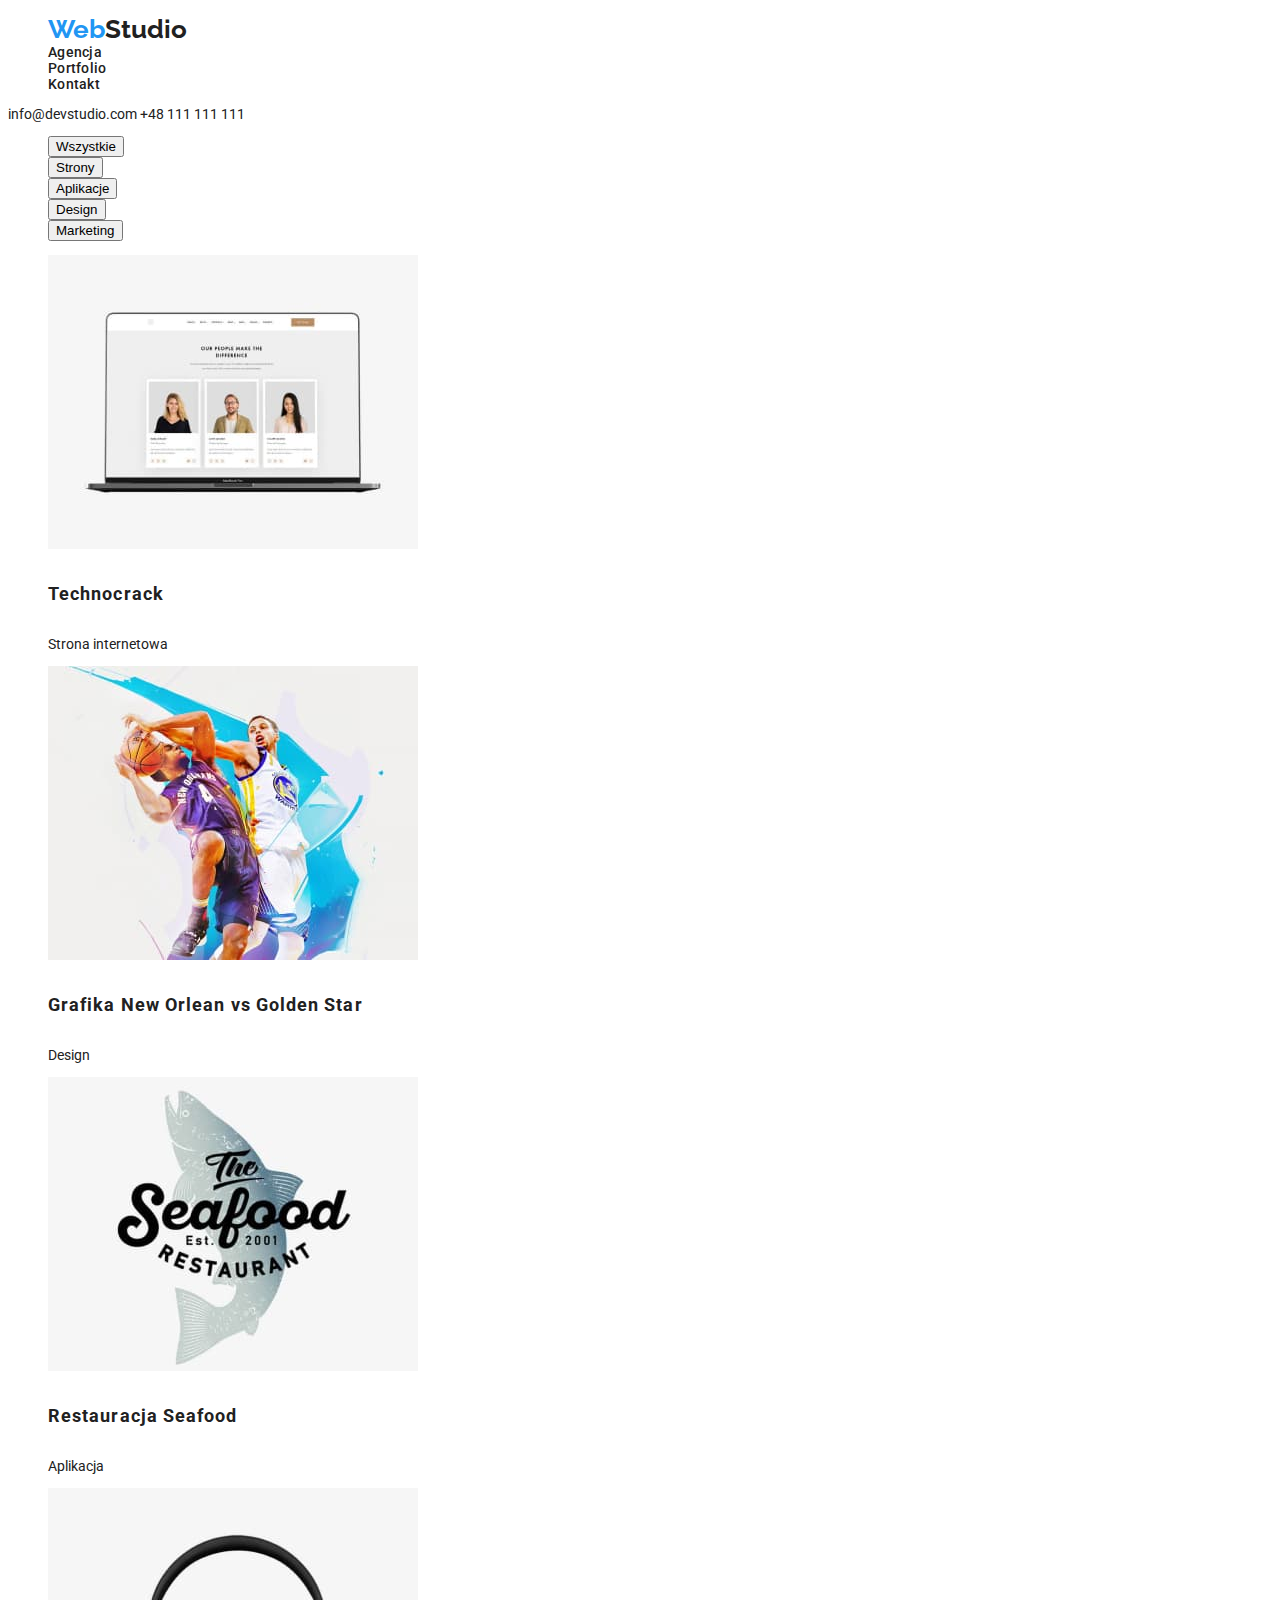
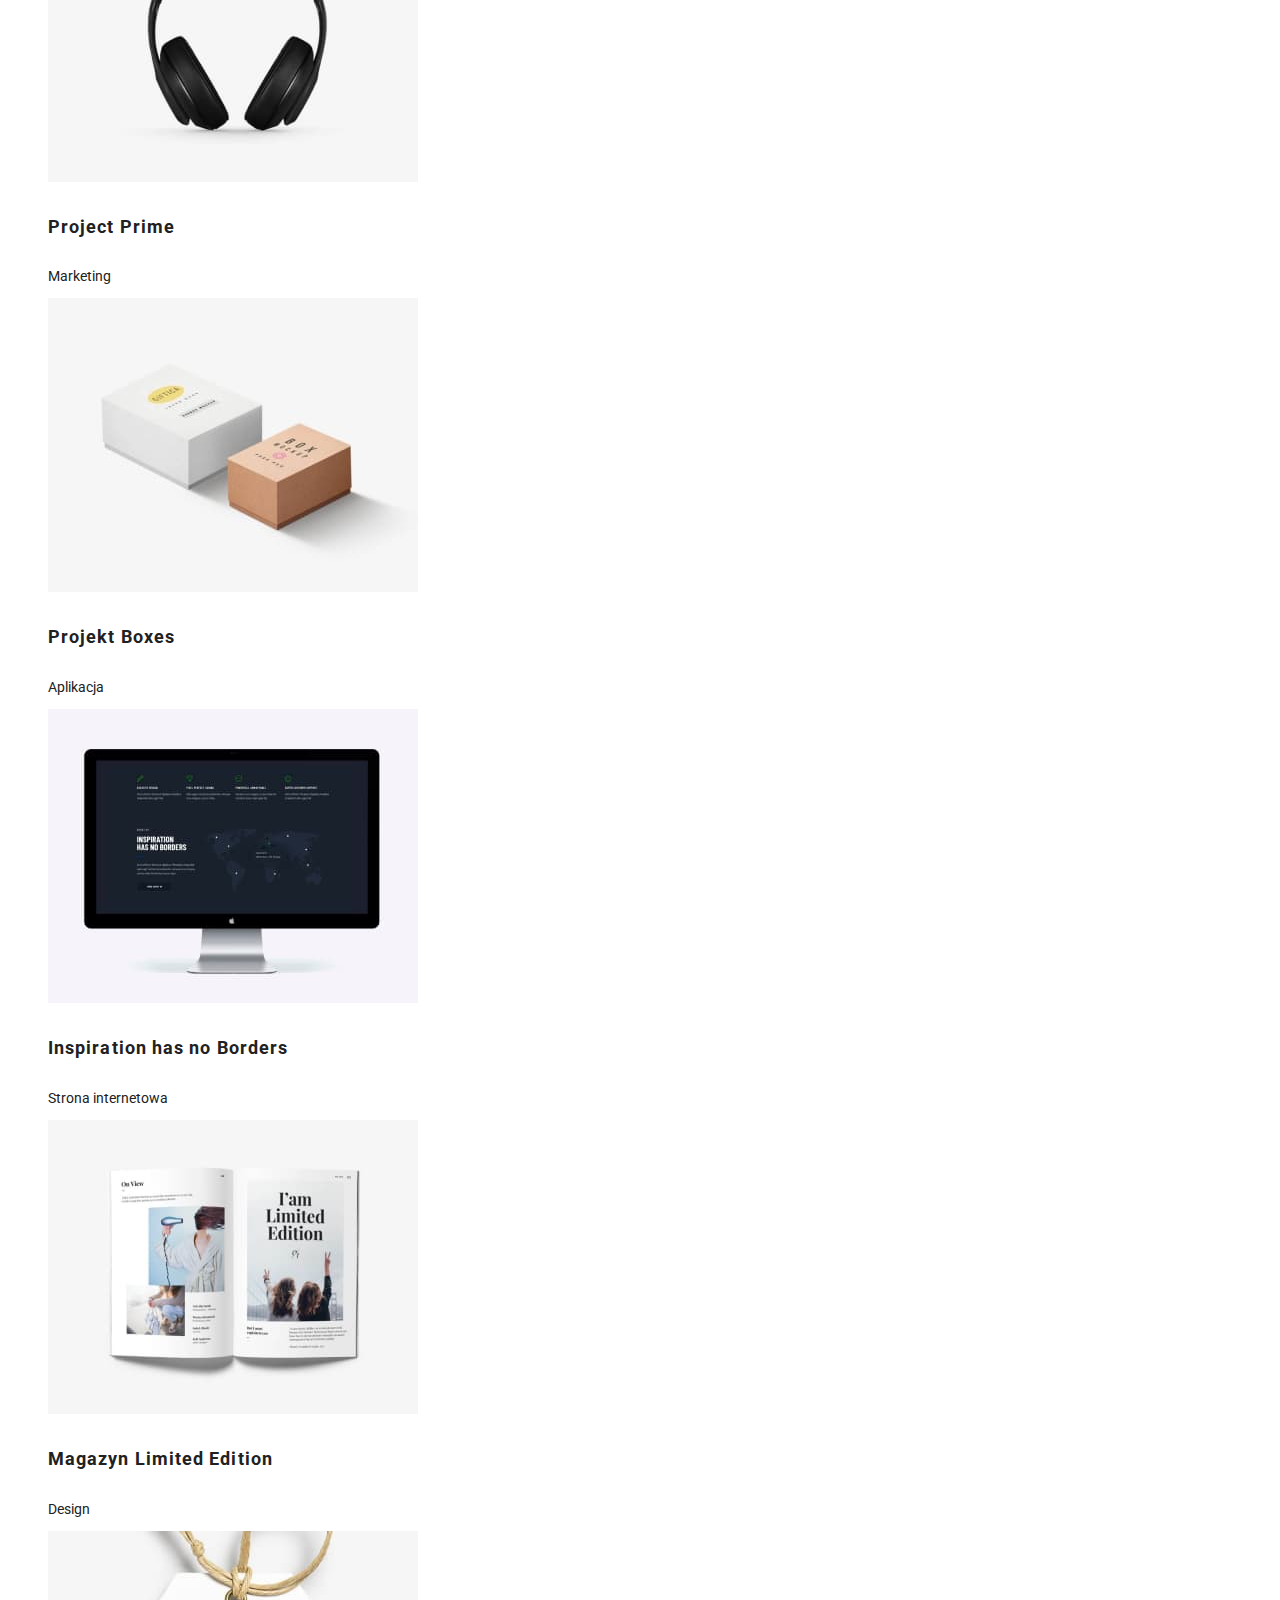
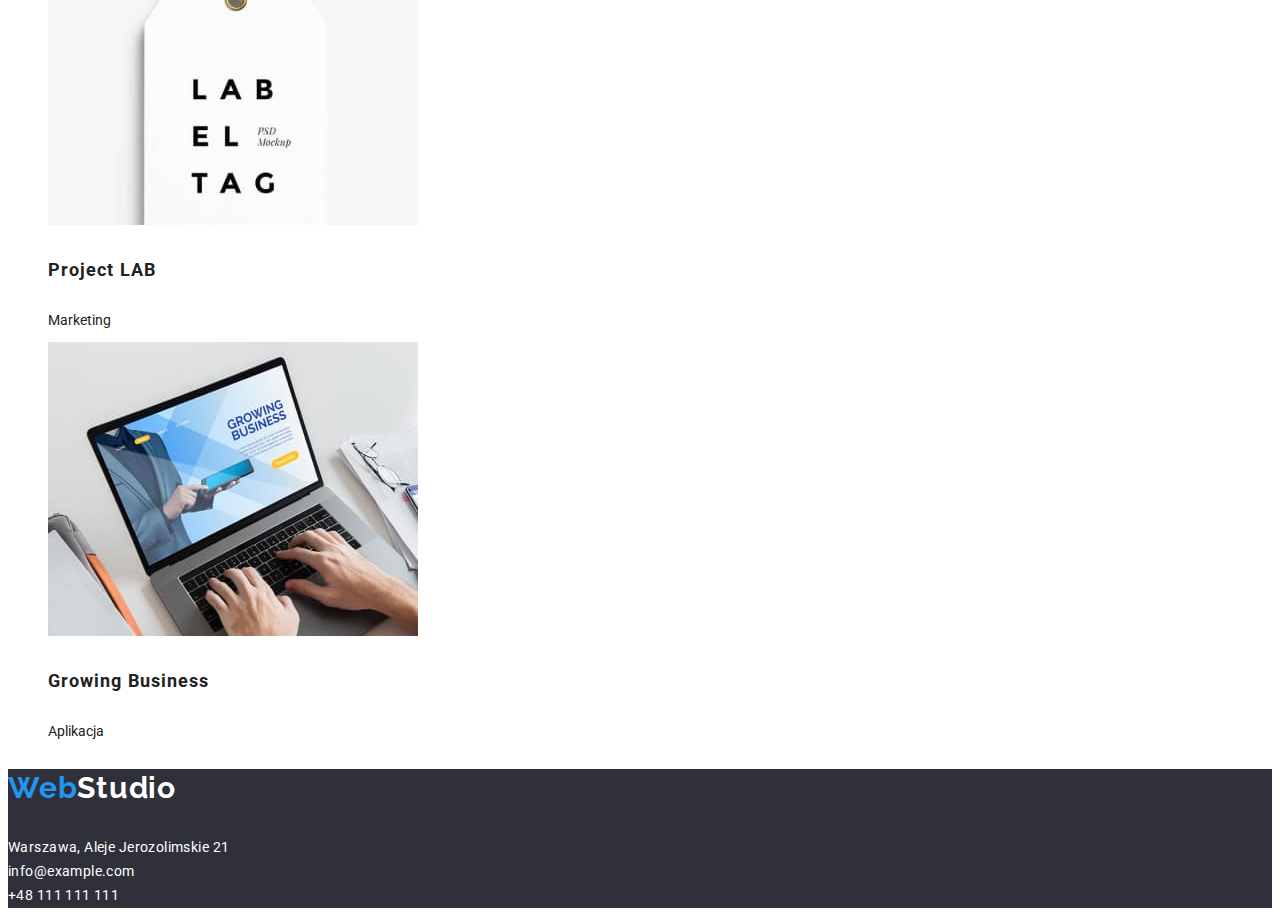
==== portfolio.html @ 833919ab "Classes, fonts and colors" ====
<!doctype html>
<html lang="pl">

<head>
  <meta charset="UTF-8">
  <meta http-equiv="X-UA-Compatible" content="IE=edge">
  <meta name="viewport" content="width=device-width, initial-scale=1.0">
  <link rel="preconnect" href="https://fonts.googleapis.com">
  <link rel="preconnect" href="https://fonts.gstatic.com" crossorigin>
  <link href="https://fonts.googleapis.com/css2?family=Raleway:wght@700&family=Roboto:wght@400;500;700;900&display=swap"
    rel="stylesheet">
  <link rel="stylesheet" href="css/styles.css">
  <title>Portfolio</title>
</head>

<body>
  <header class="header">
    <nav class="navigation">
      <ul class="navigation-list">
        <li class="navigation-webstudio"><a href="index.html"><span>Web</span>Studio</a></li>
        <li class="navigation-item"><a href="index.html">Agencja</a></li>
        <li class="navigation-item"><a href="portfolio.html">Portfolio</a></li>
        <li class="navigation-item"><a href="#">Kontakt</a></li>
      </ul>
    </nav>

    <a class="header-email" href="email:info@devstudio.com">info@devstudio.com</a>
    <a class="header-tel" href="tel:+48111111111">+48 111 111 111</a>

    <ul class="header-list">
      <li class="header-list-item"><button type="button">Wszystkie</button>
      <li class="header-list-item"><button type="button">Strony</button>
      <li class="header-list-item"><button type="button">Aplikacje</button>
      <li class="header-list-item"><button type="button">Design</button>
      <li class="header-list-item"><button type="button">Marketing</button>
    </ul>
  </header>

  <main class="main">
    <section class="section-projects">
      <ul class="projects-list">
        <li class="project-item">
          <img src="images/portfolio-tech.jpg" alt="Technocrack" width="370" height="294">
          <h4 class="project-headerh4">Technocrack</h4>
          <p class="project-p">Strona internetowa</p>
        </li>
        <li class="project-item">
          <img src="images/portfolio-grafika.jpg" alt="Grafika New Orlean vs Golden Star" width="370" height="294">
          <h4 class="project-headerh4">Grafika New Orlean vs Golden Star</h4>
          <p class="project-p">Design</p>
        </li>
        <li class="project-item">
          <img src="images/portfolio-restauracja.jpg" alt="Restauracja Seafood" width="370" height="294">
          <h4 class="project-headerh4">Restauracja Seafood</h4>
          <p class="project-p">Aplikacja</p>
        </li>
        <li class="project-item">
          <img src="images/portfolio-projectPrime.jpg" alt="Project Prime" width="370" height="294">
          <h4 class="project-headerh4">Project Prime</h4>
          <p class="project-p">Marketing</p>
        </li>
        <li class="project-item">
          <img src="images/portfolio-projectBoxes.jpg" alt="Projekt Boxes" width="370" height="294">
          <h4 class="project-headerh4">Projekt Boxes</h4>
          <p class="project-p">Aplikacja</p>
        </li>
        <li class="project-item">
          <img src="images/portfolio-inspiration.jpg" alt="Inspiration has no Borders" width="370" height="294">
          <h4 class="project-headerh4">Inspiration has no Borders</h4>
          <p class="project-p">Strona internetowa</p>
        </li>
        <li class="project-item">
          <img src="images/portfolio-magazyn.jpg" alt="Magazyn Limited Edition" width="370" height="294">
          <h4 class="project-headerh4">Magazyn Limited Edition</h4>
          <p class="project-p">Design</p>
        </li>
        <li class="project-item">
          <img src="images/portfolio-projectLab.jpg" alt="Project LAB" width="370" height="294">
          <h4 class="project-headerh4">Project LAB</h4>
          <p class="project-p">Marketing</p>
        </li>
        <li class="project-item">
          <img src="images/portfolio-growing.jpg" alt="Growing Business" width="370" height="294">
          <h4 class="project-headerh4">Growing Business</h4>
          <p class="project-p">Aplikacja</p>
        </li>
      </ul>
    </section>
  </main>

  <footer class="footer">
    <a class="footer-webstudio" href="#">
      <h3><span>Web</span>Studio</h3>
    </a>
    <address class="footer-address">Warszawa, Aleje Jerozolimskie 21</address>

    <a class="footer-email" href="email:info@example.com">info@example.com</a><br>
    <a class="footer-tel" href="tel:+48111111111">+48 111 111 111</a>
  </footer>
</body>

</html>
---- css/styles.css ----
/* font-family: 'Raleway', sans-serif;
font-family: 'Roboto', sans-serif; */

/* ====== GENERAL ======= */
:root {
  --main-color: #212121;
  --secondary-color: #2196F3;
  --on-background-color: #FFF;
  --main-font-family: 'Roboto', sans-serif;
  --secondary-font-family: 'Raleway', sans-serif;
  --secondary-background-color: #2F303A;
  --third-background-color: #F5F4FA;
}
  
body {
  font-family: var(--main-font-family);
  color: var(--main-color);
  font-size: 14px;
}

ul {
  list-style-type: none;
}

a {
  color: var(--main-color);
  text-decoration: none;
}
a:hover {
  color: var(--secondary-color);
}

a:focus {
  color: var(--secondary-color);
}
/* ====== END GENERAL ======= */
/* ====== HEADER ======= */

.navigation-webstudio {
  font-weight: bold;
  font-size: 26px;
  font-family: var(--secondary-font-family);
}

.navigation-webstudio span {
  color: var(--secondary-color);
}

.navigation-item {
  font-weight: 500;
  font-size: 14px;
  line-height: 1.142;
  letter-spacing: 0.02em;
}

.header-h1 {
  background-color: var(--secondary-background-color);
  color: var(--on-background-color);
  font-weight: 900;
  font-size: 44px;
  line-height: 1.363;
  text-align: center;
  letter-spacing: 0.06em;
  text-transform: uppercase;
}

.zamow {
  cursor: pointer;
}

/* ====== END HEADER ======= */
/* ====== MAIN ======= */
/* ====== SECTION1 ======= */

.section1-headerh3 {
  font-weight: bold;
  font-size: 14px;
  line-height: 1.142;
  letter-spacing: 0.03em;
  text-transform: uppercase;
}

.section1-p {
  font-weight: normal;
  font-size: 14px;
  line-height: 1.714;  
  letter-spacing: 0.03em;
  color: #757575;
}

/* ====== END SECTION1 ======= */
/* ====== SECTION2 ======= */

.section2-headerh2,
.section3-headerh2 {
  font-weight: bold;
  font-size: 36px;
  line-height: 1.166;
  text-align: center;
  letter-spacing: 0.03em;
}

/* ====== END SECTION2 ======= */
/* ====== SECTION3 ======= */

.section3 {
  background-color: var(--third-background-color);
}

.section3-item {
   line-height: 1.339;
   border: 1px solid grey;
   box-shadow: 1px 3px lightgrey;
   margin-bottom: 20px;
}

.section3-headerh4 {
  font-weight: 500;
  font-size: 16px;
  line-height: 1.187;
  text-align: center;
  letter-spacing: 0.03em;
}

.section3-p { 
 font-weight: normal;
 font-size: 16px;
 line-height: 1.187;
 text-align: center;
 letter-spacing: 0.03em;
 color: #757575;
}
/* ====== END SECTION3 ======= */
/* ====== END MAIN ======= */
/* ====== FOOTER ======= */

.footer {
  background-color: var(--secondary-background-color);
  color: var(--on-background-color);
}

.footer a {
  color: var(--on-background-color);
}

.footer-webstudio {
 font-family: var(--secondary-font-family);
 font-weight: bold;
 font-size: 26px;
 line-height: 1.192;
 letter-spacing: 0.03em;
 
}

.footer-webstudio span {
  color: var(--secondary-color);
}

.footer-address,
.footer-email,
.footer-tel
{
  font-style: normal;
  font-weight: normal;
  font-size: 14px;
  line-height: 1.714;
  letter-spacing: 0.03em;
}

/* ====== END FOOTER ======= */
/* ====================================
==================================== */
/* ====== PORTFOLIO ======= */

.project-headerh4 {
  font-weight: bold;
  font-size: 18px;
  line-height: 2;
  letter-spacing: 0.06em;
}

/* ====== END PORTFOLIO ======= */
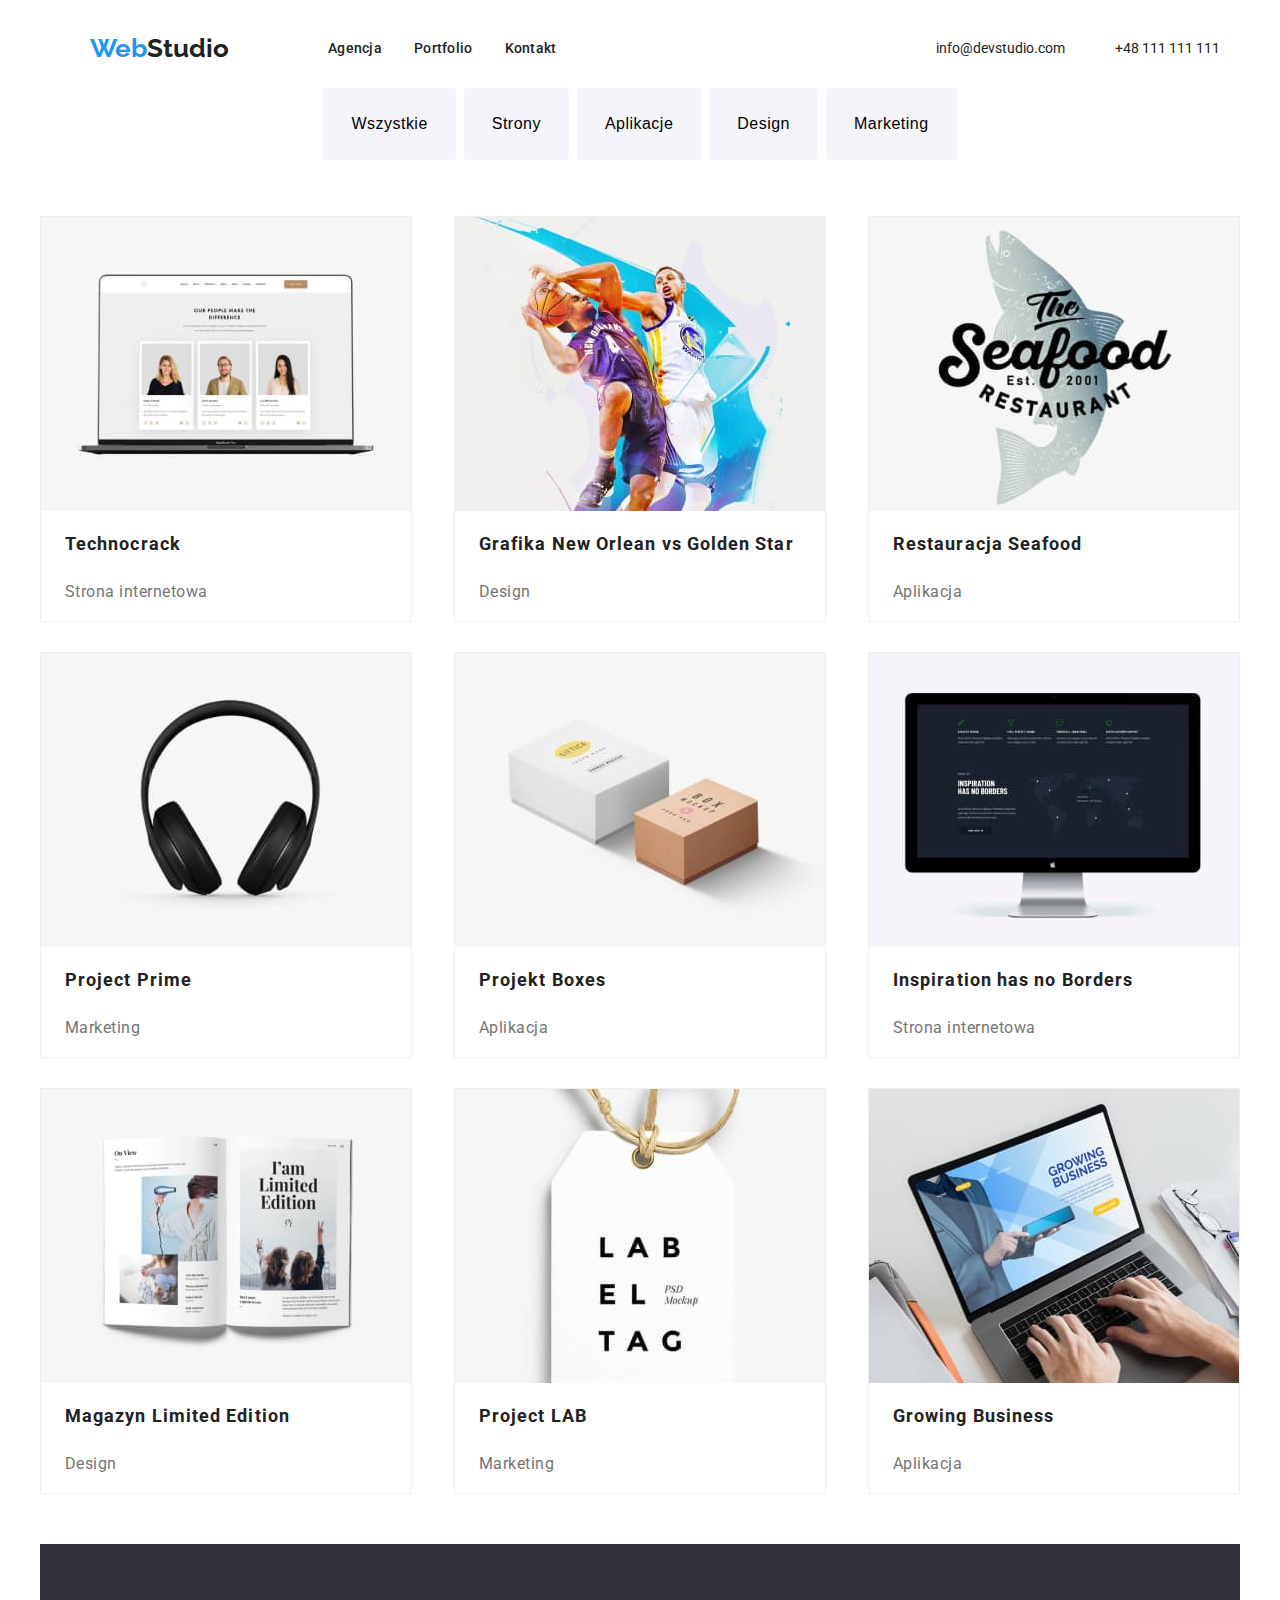
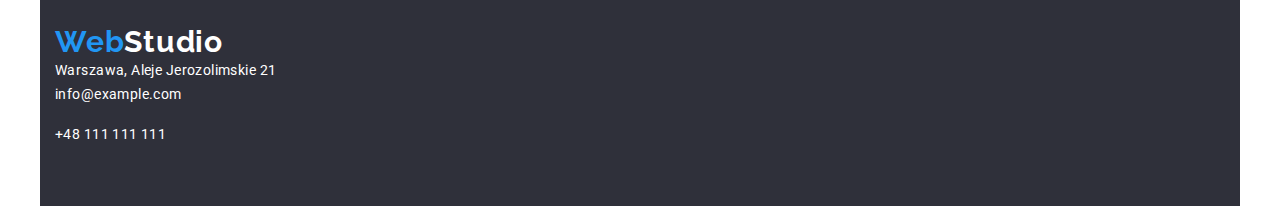
==== commit 6cc79fa3: "First version" ====
--- a/portfolio.html
+++ b/portfolio.html
@@ -9,93 +9,120 @@
   <link rel="preconnect" href="https://fonts.gstatic.com" crossorigin>
   <link href="https://fonts.googleapis.com/css2?family=Raleway:wght@700&family=Roboto:wght@400;500;700;900&display=swap"
     rel="stylesheet">
+  <link rel="stylesheet" href="node_modules/modern-normalize/modern-normalize.css">
   <link rel="stylesheet" href="css/styles.css">
   <title>Portfolio</title>
 </head>
 
 <body>
   <header class="header">
-    <nav class="navigation">
-      <ul class="navigation-list">
-        <li class="navigation-webstudio"><a href="index.html"><span>Web</span>Studio</a></li>
-        <li class="navigation-item"><a href="index.html">Agencja</a></li>
-        <li class="navigation-item"><a href="portfolio.html">Portfolio</a></li>
-        <li class="navigation-item"><a href="#">Kontakt</a></li>
-      </ul>
-    </nav>
+    <div class="container">
+      <nav class="navigation">
+        <ul class="navigation-list list">
+          <li class="navigation-webstudio"><a class="link" href="index.html"><span>Web</span>Studio</a></li>
+          <li class="navigation-item"><a class="link" href="index.html">Agencja</a></li>
+          <li class="navigation-item"><a class="link" href="portfolio.html">Portfolio</a></li>
+          <li class="navigation-item"><a class="link" href="#">Kontakt</a></li>
+        </ul>
+      </nav>
 
-    <a class="header-email" href="email:info@devstudio.com">info@devstudio.com</a>
-    <a class="header-tel" href="tel:+48111111111">+48 111 111 111</a>
+      <a class="header-email link" href="email:info@devstudio.com">info@devstudio.com</a>
+      <a class="header-tel link" href="tel:+48111111111">+48 111 111 111</a>
+    </div>
 
-    <ul class="header-list">
-      <li class="header-list-item"><button type="button">Wszystkie</button>
-      <li class="header-list-item"><button type="button">Strony</button>
-      <li class="header-list-item"><button type="button">Aplikacje</button>
-      <li class="header-list-item"><button type="button">Design</button>
-      <li class="header-list-item"><button type="button">Marketing</button>
+    <ul class="services-list list">
+      <li>
+        <button type="button" class="services-list-button">
+          <p class="services-list-button-text">Wszystkie</p>
+        </button>
+      </li>
+      <li>
+        <button type="button" class="services-list-button">
+          <p class="services-list-button-text">Strony</p>
+        </button>
+      </li>
+      <li>
+        <button type="button" class="services-list-button">
+          <p class="services-list-button-text">Aplikacje</p>
+        </button>
+      </li>
+      <li>
+        <button type="button" class="services-list-button">
+          <p class="services-list-button-text">Design</p>
+        </button>
+      </li>
+      <li>
+        <button type="button" class="services-list-button">
+          <p class="services-list-button-text">Marketing</p>
+        </button>
+      </li>
     </ul>
   </header>
 
-  <main class="main">
-    <section class="section-projects">
-      <ul class="projects-list">
-        <li class="project-item">
-          <img src="images/portfolio-tech.jpg" alt="Technocrack" width="370" height="294">
-          <h4 class="project-headerh4">Technocrack</h4>
-          <p class="project-p">Strona internetowa</p>
-        </li>
-        <li class="project-item">
-          <img src="images/portfolio-grafika.jpg" alt="Grafika New Orlean vs Golden Star" width="370" height="294">
-          <h4 class="project-headerh4">Grafika New Orlean vs Golden Star</h4>
-          <p class="project-p">Design</p>
-        </li>
-        <li class="project-item">
-          <img src="images/portfolio-restauracja.jpg" alt="Restauracja Seafood" width="370" height="294">
-          <h4 class="project-headerh4">Restauracja Seafood</h4>
-          <p class="project-p">Aplikacja</p>
-        </li>
-        <li class="project-item">
-          <img src="images/portfolio-projectPrime.jpg" alt="Project Prime" width="370" height="294">
-          <h4 class="project-headerh4">Project Prime</h4>
-          <p class="project-p">Marketing</p>
-        </li>
-        <li class="project-item">
-          <img src="images/portfolio-projectBoxes.jpg" alt="Projekt Boxes" width="370" height="294">
-          <h4 class="project-headerh4">Projekt Boxes</h4>
-          <p class="project-p">Aplikacja</p>
-        </li>
-        <li class="project-item">
-          <img src="images/portfolio-inspiration.jpg" alt="Inspiration has no Borders" width="370" height="294">
-          <h4 class="project-headerh4">Inspiration has no Borders</h4>
-          <p class="project-p">Strona internetowa</p>
-        </li>
-        <li class="project-item">
-          <img src="images/portfolio-magazyn.jpg" alt="Magazyn Limited Edition" width="370" height="294">
-          <h4 class="project-headerh4">Magazyn Limited Edition</h4>
-          <p class="project-p">Design</p>
-        </li>
-        <li class="project-item">
-          <img src="images/portfolio-projectLab.jpg" alt="Project LAB" width="370" height="294">
-          <h4 class="project-headerh4">Project LAB</h4>
-          <p class="project-p">Marketing</p>
-        </li>
-        <li class="project-item">
-          <img src="images/portfolio-growing.jpg" alt="Growing Business" width="370" height="294">
-          <h4 class="project-headerh4">Growing Business</h4>
-          <p class="project-p">Aplikacja</p>
-        </li>
-      </ul>
-    </section>
+  <main class="portfolio-main">
+    <div class="container">
+      <section class="section-projects">
+        <ul class="projects-list">
+          <li class="project-item list">
+            <img src="images/portfolio-tech.jpg" alt="Technocrack" width="370" height="294">
+            <h4 class="project-headerh4 portfolio-ltmargin">Technocrack</h4>
+            <p class="project-p portfolio-ltmargin">Strona internetowa</p>
+          </li>
+          <li class="project-item list">
+            <img src="images/portfolio-grafika.jpg" alt="Grafika New Orlean vs Golden Star" width="370" height="294">
+            <h4 class="project-headerh4 portfolio-ltmargin">Grafika New Orlean vs Golden Star</h4>
+            <p class="project-p portfolio-ltmargin">Design</p>
+          </li>
+          <li class="project-item list">
+            <img src="images/portfolio-restauracja.jpg" alt="Restauracja Seafood" width="370" height="294">
+            <h4 class="project-headerh4 portfolio-ltmargin">Restauracja Seafood</h4>
+            <p class="project-p portfolio-ltmargin">Aplikacja</p>
+          </li>
+          <li class="project-item list">
+            <img src="images/portfolio-projectPrime.jpg" alt="Project Prime" width="370" height="294">
+            <h4 class="project-headerh4 portfolio-ltmargin ">Project Prime</h4>
+            <p class="project-p portfolio-ltmargin">Marketing</p>
+          </li>
+          <li class="project-item list">
+            <img src="images/portfolio-projectBoxes.jpg" alt="Projekt Boxes" width="370" height="294">
+            <h4 class="project-headerh4 portfolio-ltmargin">Projekt Boxes</h4>
+            <p class="project-p portfolio-ltmargin">Aplikacja</p>
+          </li>
+          <li class="project-item list">
+            <img src="images/portfolio-inspiration.jpg" alt="Inspiration has no Borders" width="370" height="294">
+            <h4 class="project-headerh4 portfolio-ltmargin">Inspiration has no Borders</h4>
+            <p class="project-p portfolio-ltmargin">Strona internetowa</p>
+          </li>
+          <li class="project-item list">
+            <img src="images/portfolio-magazyn.jpg" alt="Magazyn Limited Edition" width="370" height="294">
+            <h4 class="project-headerh4 portfolio-ltmargin">Magazyn Limited Edition</h4>
+            <p class="project-p portfolio-ltmargin">Design</p>
+          </li>
+          <li class="project-item list">
+            <img src="images/portfolio-projectLab.jpg" alt="Project LAB" width="370" height="294">
+            <h4 class="project-headerh4 portfolio-ltmargin">Project LAB</h4>
+            <p class="project-p portfolio-ltmargin">Marketing</p>
+          </li>
+          <li class="project-item list">
+            <img src="images/portfolio-growing.jpg" alt="Growing Business" width="370" height="294">
+            <h4 class="project-headerh4 portfolio-ltmargin">Growing Business</h4>
+            <p class="project-p portfolio-ltmargin">Aplikacja</p>
+          </li>
+        </ul>
+      </section>
+    </div>
   </main>
 
   <footer class="footer">
-    <a class="footer-webstudio" href="#">
-      <h3><span>Web</span>Studio</h3>
-    </a>
-    <address class="footer-address">Warszawa, Aleje Jerozolimskie 21</address>
+    <div class="container">
+      <a class="footer-webstudio link" href="#">
+        <h3><span>Web</span>Studio</h3>
+      </a>
+      <address class="footer-address">Warszawa, Aleje Jerozolimskie 21</address>
 
-    <a class="footer-email" href="email:info@example.com">info@example.com</a><br>
-    <a class="footer-tel" href="tel:+48111111111">+48 111 111 111</a>
+      <a class="footer-email link" href="email:info@example.com">info@example.com</a><br>
+      <a class="footer-tel link" href="tel:+48111111111">+48 111 111 111</a>
+    </div>
   </footer>
 </body>
 
--- a/css/styles.css
+++ b/css/styles.css
@@ -1,7 +1,7 @@
 /* font-family: 'Raleway', sans-serif;
 font-family: 'Roboto', sans-serif; */
 
-/* ====== GENERAL ======= */
+/* ====== COMPONENTS ======= */
 :root {
   --main-color: #212121;
   --secondary-color: #2196F3;
@@ -11,15 +11,44 @@
   --secondary-background-color: #2F303A;
   --third-background-color: #F5F4FA;
 }
-  
+
 body {
   font-family: var(--main-font-family);
   color: var(--main-color);
   font-size: 14px;
-}
-
-ul {
+  box-sizing: border-box;
+  display: block;
+}
+
+h1,
+h2,
+h3,
+h4,
+h5,
+h6 {
+  margin: 0;
+}
+
+ul,
+ol {
+  margin: 0;
+  padding: 0;
+}
+
+p {
+  padding: 0;
+}
+
+img {
+  display: block;
+}
+
+.list {
   list-style-type: none;
+}
+
+.link {
+  text-decoration: none;;
 }
 
 a {
@@ -30,20 +59,51 @@
   color: var(--secondary-color);
 }
 
+a:hover,
 a:focus {
   color: var(--secondary-color);
 }
+
 /* ====== END GENERAL ======= */
 /* ====== HEADER ======= */
+.header .container {
+  display: flex;
+  align-items: center;
+ 
+}
+
+.navigation {
+  display: flex;
+}
+
+.container {
+  width: 1200px;
+  height: 80px;
+  margin: 0 auto;
+}
 
 .navigation-webstudio {
   font-weight: bold;
   font-size: 26px;
   font-family: var(--secondary-font-family);
+  margin-right: 93px;
+  align-items: center;
+  width: 145px;
+  height: 31px;
+  margin-left: 50px;
 }
 
 .navigation-webstudio span {
   color: var(--secondary-color);
+}
+
+.navigation-list {
+  display: flex;
+  align-items: center;
+}
+
+.navigation-item:not(:last-child) {
+   margin-right: 32px;
 }
 
 .navigation-item {
@@ -51,6 +111,15 @@
   font-size: 14px;
   line-height: 1.142;
   letter-spacing: 0.02em;
+}
+
+.header .header-email {
+  margin-left: auto;
+  margin-right: 50px;
+}
+
+.header-tel {
+  margin-right: 20px;
 }
 
 .header-h1 {
@@ -62,12 +131,55 @@
   text-align: center;
   letter-spacing: 0.06em;
   text-transform: uppercase;
-}
-
-.zamow {
+  width: 696px;
+  height: 120px;
+  margin: 0 auto;
+  /* margin-top: 200px; */
+  padding-top: 100px;
+  flex-wrap: wrap;
+  max-width: 696px;
+  text-align: center;
+}
+
+.order {
+  width: 200px;
+  height: 50px;
+  margin-top: 40px;
+  margin-bottom: 200px;
+  margin-left: 500px;
+ 
+  color: var(--on-background-color);
+  background-color: #2196F3;
+  box-shadow: 0px 4px 4px rgba(0, 0, 0, 0.15);
+  border-radius: 4px;
   cursor: pointer;
-}
-
+  font-size: 16px;
+  text-align: center;
+  line-height: 1.875;
+  font-weight: 700;
+  border-width: 2px;
+  letter-spacing: 0.06em;
+}
+
+.order:hover {
+  background-color: #9eb2e2;
+}
+
+.header-div {
+  background-color: #2f303a;
+  width: 1200px;
+  height: 450px;
+  margin: auto;
+}
+  
+
+.header-div .container {
+  /* margin-top: 300px; */
+  display: flex;
+  flex-direction: column;
+  align-items: center;
+  justify-content: center;
+}
 /* ====== END HEADER ======= */
 /* ====== MAIN ======= */
 /* ====== SECTION1 ======= */
@@ -78,6 +190,7 @@
   line-height: 1.142;
   letter-spacing: 0.03em;
   text-transform: uppercase;
+  margin-top: 30px;
 }
 
 .section1-p {
@@ -86,8 +199,18 @@
   line-height: 1.714;  
   letter-spacing: 0.03em;
   color: #757575;
-}
-
+
+}
+
+.section1 .container {
+  height: 100%;
+  margin-bottom: 20px;
+}
+
+.section1 .container ul {
+  display:flex;
+  justify-content: space-between;
+}
 /* ====== END SECTION1 ======= */
 /* ====== SECTION2 ======= */
 
@@ -98,6 +221,18 @@
   line-height: 1.166;
   text-align: center;
   letter-spacing: 0.03em;
+  margin-bottom: 30px;
+  margin-top: 30px;
+}
+
+.section2 .container {
+  height: 100%;
+  margin-bottom: 20px;
+}
+
+.section2 .container ul {
+  display: flex;
+  justify-content: space-between;
 }
 
 /* ====== END SECTION2 ======= */
@@ -105,6 +240,11 @@
 
 .section3 {
   background-color: var(--third-background-color);
+  display: flex;
+  flex-wrap: wrap;
+  justify-content: center;
+  width: 1200px;
+  margin: auto;
 }
 
 .section3-item {
@@ -112,6 +252,8 @@
    border: 1px solid grey;
    box-shadow: 1px 3px lightgrey;
    margin-bottom: 20px;
+   background-color: var(--on-background-color);
+   border-radius: 2%;
 }
 
 .section3-headerh4 {
@@ -120,6 +262,7 @@
   line-height: 1.187;
   text-align: center;
   letter-spacing: 0.03em;
+  margin-top: 20px;
 }
 
 .section3-p { 
@@ -128,19 +271,44 @@
  line-height: 1.187;
  text-align: center;
  letter-spacing: 0.03em;
- color: #757575;
-}
+ color: #757575; 
+}
+
+.section3 .container {
+  height: 100%;
+  margin-bottom: 20px;
+}
+
+.section3 .container ul {
+  display: flex;
+  justify-content: space-around; 
+}
+
+
+
 /* ====== END SECTION3 ======= */
 /* ====== END MAIN ======= */
 /* ====== FOOTER ======= */
 
-.footer {
+.footer .container{
   background-color: var(--secondary-background-color);
   color: var(--on-background-color);
+  height: 242px;
+  padding-top:20px;
+  padding-left: 15px;
+  width: 1185px;
+  display: flex;
+  flex-direction: column;
+  align-items: flex-start;
+  justify-content: center;
 }
 
 .footer a {
   color: var(--on-background-color);
+}
+
+.footer a:hover {
+  color: var(--secondary-color);
 }
 
 .footer-webstudio {
@@ -149,6 +317,7 @@
  font-size: 26px;
  line-height: 1.192;
  letter-spacing: 0.03em;
+ 
  
 }
 
@@ -172,6 +341,42 @@
 ==================================== */
 /* ====== PORTFOLIO ======= */
 
+.services-list {
+  display: flex;
+  justify-content: center;
+  margin-bottom: 56px;
+}
+
+.services-list-button:hover,
+.services-list-button:focus {
+  color: #ffffff;
+  background-color: var(--secondary-color);
+  font-size: 16px;
+}
+
+.services-list-button:hover {
+  cursor: pointer;
+}
+
+.services-list-button {
+  font-size: 16px;
+  text-align: center;
+  font-weight: 500;
+  letter-spacing: 0.03em;
+  background: #f5f4fa;
+  border-radius: 4px;
+  border: 0;
+  line-height: 1.625
+}
+
+.services-list li:not(:first-child) {
+  margin-left: 8px;
+}
+
+.services-list-button-text {
+  padding: 6px 22px;
+}
+
 .project-headerh4 {
   font-weight: bold;
   font-size: 18px;
@@ -179,4 +384,37 @@
   letter-spacing: 0.06em;
 }
 
+.project-p {
+  font-size: 16px;
+  line-height: 1.87;  
+  letter-spacing: 0.03em;
+  color: #757575;
+}
+
+.portfolio-main .container {
+  height: 100%;
+}
+
+.portfolio-ltmargin {
+  margin-top: 15px;
+  margin-left: 24px;
+}
+.projects-list {
+  display: flex;
+  align-items: center;
+  justify-content: space-between;
+  flex-wrap: wrap;
+}
+
+.portfolio-main {
+  /* background-color: red; */
+  margin-bottom: 20px;
+}
+.project-item {
+  width: 370px;
+  height: 404px;
+  background: #FFFFFF;
+  border: 1px solid #EEEEEE;
+  margin-bottom: 30px;
+}
 /* ====== END PORTFOLIO ======= */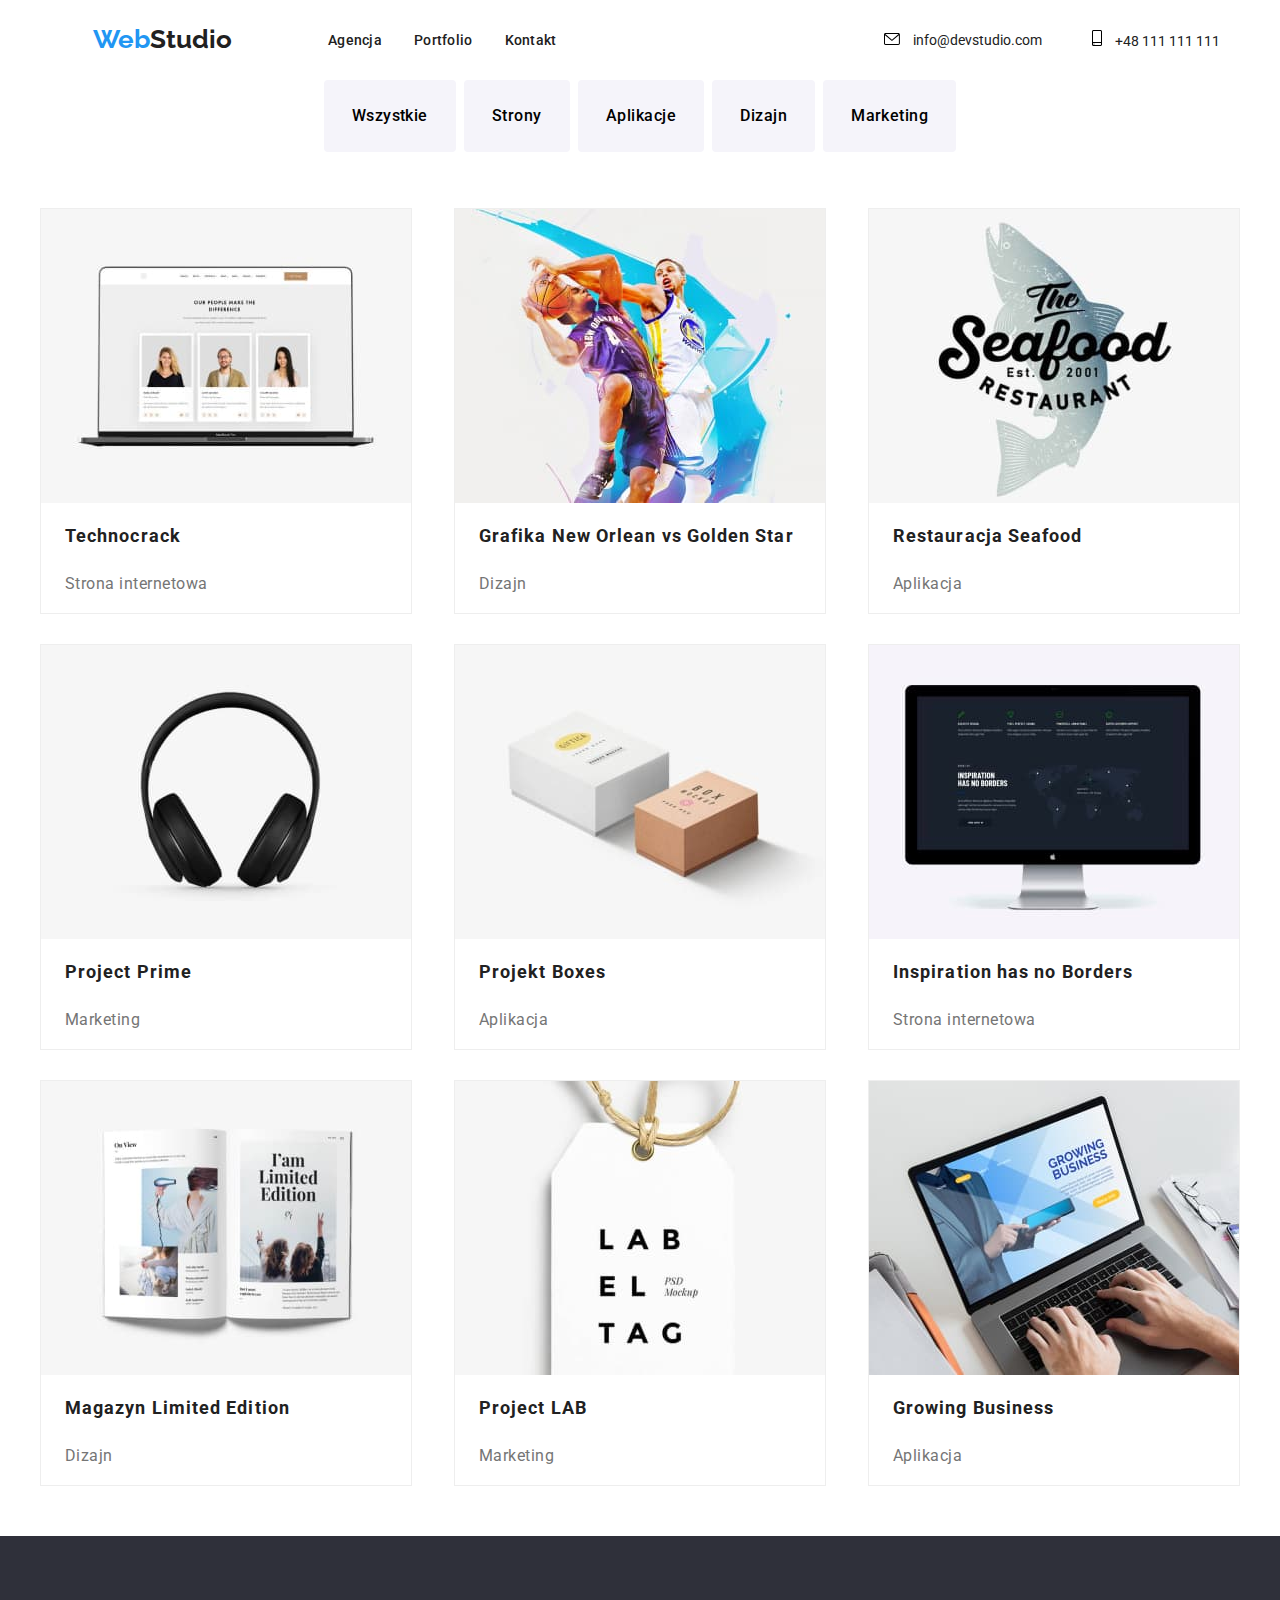
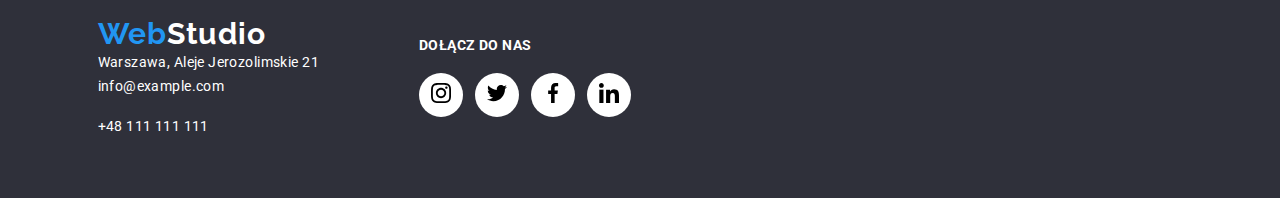
==== commit 1ad71337: "Delete 1200px width" ====
--- a/portfolio.html
+++ b/portfolio.html
@@ -9,7 +9,7 @@
   <link rel="preconnect" href="https://fonts.gstatic.com" crossorigin>
   <link href="https://fonts.googleapis.com/css2?family=Raleway:wght@700&family=Roboto:wght@400;500;700;900&display=swap"
     rel="stylesheet">
-  <link rel="stylesheet" href="node_modules/modern-normalize/modern-normalize.css">
+  <link rel="stylesheet" href="css/normalize.css">
   <link rel="stylesheet" href="css/styles.css">
   <title>Portfolio</title>
 </head>
@@ -26,33 +26,41 @@
         </ul>
       </nav>
 
-      <a class="header-email link" href="email:info@devstudio.com">info@devstudio.com</a>
-      <a class="header-tel link" href="tel:+48111111111">+48 111 111 111</a>
+      <a class="header-email link contact-link-item" href="email:info@devstudio.com">
+        <svg class="contact-link-item" width="16" height="12">
+          <use href="images/icons.svg#icon-envelope"></use>
+        </svg>
+        info@devstudio.com</a>
+      <a class="header-tel link contact-link-item" href="tel:+48111111111">
+        <svg class="contact-link-item" width="10" height="16">
+          <use href="images/icons.svg#icon-smartphone"></use>
+        </svg>
+        +48 111 111 111</a>
     </div>
 
     <ul class="services-list list">
       <li>
-        <button type="button" class="services-list-button">
+        <button type="button" class="services-list-button button-shadow">
           <p class="services-list-button-text">Wszystkie</p>
         </button>
       </li>
       <li>
-        <button type="button" class="services-list-button">
+        <button type="button" class="services-list-button button-shadow">
           <p class="services-list-button-text">Strony</p>
         </button>
       </li>
       <li>
-        <button type="button" class="services-list-button">
+        <button type="button" class="services-list-button button-shadow">
           <p class="services-list-button-text">Aplikacje</p>
         </button>
       </li>
       <li>
-        <button type="button" class="services-list-button">
-          <p class="services-list-button-text">Design</p>
+        <button type="button" class="services-list-button button-shadow">
+          <p class="services-list-button-text">Dizajn</p>
         </button>
       </li>
       <li>
-        <button type="button" class="services-list-button">
+        <button type="button" class="services-list-button button-shadow">
           <p class="services-list-button-text">Marketing</p>
         </button>
       </li>
@@ -63,47 +71,47 @@
     <div class="container">
       <section class="section-projects">
         <ul class="projects-list">
-          <li class="project-item list">
+          <li class="project-item list card-shadow">
             <img src="images/portfolio-tech.jpg" alt="Technocrack" width="370" height="294">
             <h4 class="project-headerh4 portfolio-ltmargin">Technocrack</h4>
             <p class="project-p portfolio-ltmargin">Strona internetowa</p>
           </li>
-          <li class="project-item list">
+          <li class="project-item list card-shadow">
             <img src="images/portfolio-grafika.jpg" alt="Grafika New Orlean vs Golden Star" width="370" height="294">
             <h4 class="project-headerh4 portfolio-ltmargin">Grafika New Orlean vs Golden Star</h4>
-            <p class="project-p portfolio-ltmargin">Design</p>
+            <p class="project-p portfolio-ltmargin">Dizajn</p>
           </li>
-          <li class="project-item list">
+          <li class="project-item list card-shadow">
             <img src="images/portfolio-restauracja.jpg" alt="Restauracja Seafood" width="370" height="294">
             <h4 class="project-headerh4 portfolio-ltmargin">Restauracja Seafood</h4>
             <p class="project-p portfolio-ltmargin">Aplikacja</p>
           </li>
-          <li class="project-item list">
+          <li class="project-item list card-shadow">
             <img src="images/portfolio-projectPrime.jpg" alt="Project Prime" width="370" height="294">
             <h4 class="project-headerh4 portfolio-ltmargin ">Project Prime</h4>
             <p class="project-p portfolio-ltmargin">Marketing</p>
           </li>
-          <li class="project-item list">
+          <li class="project-item list card-shadow">
             <img src="images/portfolio-projectBoxes.jpg" alt="Projekt Boxes" width="370" height="294">
             <h4 class="project-headerh4 portfolio-ltmargin">Projekt Boxes</h4>
             <p class="project-p portfolio-ltmargin">Aplikacja</p>
           </li>
-          <li class="project-item list">
+          <li class="project-item list card-shadow">
             <img src="images/portfolio-inspiration.jpg" alt="Inspiration has no Borders" width="370" height="294">
             <h4 class="project-headerh4 portfolio-ltmargin">Inspiration has no Borders</h4>
             <p class="project-p portfolio-ltmargin">Strona internetowa</p>
           </li>
-          <li class="project-item list">
+          <li class="project-item list card-shadow">
             <img src="images/portfolio-magazyn.jpg" alt="Magazyn Limited Edition" width="370" height="294">
             <h4 class="project-headerh4 portfolio-ltmargin">Magazyn Limited Edition</h4>
-            <p class="project-p portfolio-ltmargin">Design</p>
+            <p class="project-p portfolio-ltmargin">Dizajn</p>
           </li>
-          <li class="project-item list">
+          <li class="project-item list card-shadow">
             <img src="images/portfolio-projectLab.jpg" alt="Project LAB" width="370" height="294">
             <h4 class="project-headerh4 portfolio-ltmargin">Project LAB</h4>
             <p class="project-p portfolio-ltmargin">Marketing</p>
           </li>
-          <li class="project-item list">
+          <li class="project-item list card-shadow">
             <img src="images/portfolio-growing.jpg" alt="Growing Business" width="370" height="294">
             <h4 class="project-headerh4 portfolio-ltmargin">Growing Business</h4>
             <p class="project-p portfolio-ltmargin">Aplikacja</p>
@@ -115,13 +123,48 @@
 
   <footer class="footer">
     <div class="container">
-      <a class="footer-webstudio link" href="#">
-        <h3><span>Web</span>Studio</h3>
-      </a>
-      <address class="footer-address">Warszawa, Aleje Jerozolimskie 21</address>
+      <div class="footer-left">
+        <a class="footer-webstudio link" href="#">
+          <h3><span>Web</span>Studio</h3>
+        </a>
+        <address class="footer-address">Warszawa, Aleje Jerozolimskie 21</address>
 
-      <a class="footer-email link" href="email:info@example.com">info@example.com</a><br>
-      <a class="footer-tel link" href="tel:+48111111111">+48 111 111 111</a>
+        <a class="footer-email link" href="email:info@example.com">info@example.com</a><br>
+        <a class="footer-tel link" href="tel:+48111111111">+48 111 111 111</a>
+      </div>
+      <div class="footer-social-media">
+        <h3 class="footer-h3">dołącz do nas</h3>
+        <ul class="footer-social-media-icons list">
+          <li class="footer-social-media-icons-item">
+            <a href="#" class="footer-social-media-icons-link">
+              <svg class="footer-social-media-icons-icon" width="20" height="20">
+                <use href="images/icons.svg#icon-instagram"></use>
+              </svg>
+            </a>
+          </li>
+          <li class="footer-social-media-icons-item">
+            <a href="#" class="footer-social-media-icons-link">
+              <svg class="footer-social-media-icons-icon" width="20" height="20">
+                <use href="images/icons.svg#icon-twitter"></use>
+              </svg>
+            </a>
+          </li>
+          <li class="footer-social-media-icons-item">
+            <a href="#" class="footer-social-media-icons-link">
+              <svg class="footer-social-media-icons-icon" width="20" height="20">
+                <use href="images/icons.svg#icon-facebook"></use>
+              </svg>
+            </a>
+          </li>
+          <li class="footer-social-media-icons-item">
+            <a href="#" class="footer-social-media-icons-link">
+              <svg class="footer-social-media-icons-icon" width="20" height="20">
+                <use href="images/icons.svg#icon-linkedin"></use>
+              </svg>
+            </a>
+          </li>
+        </ul>
+      </div>
     </div>
   </footer>
 </body>
--- a/css/styles.css
+++ b/css/styles.css
@@ -55,9 +55,6 @@
   color: var(--main-color);
   text-decoration: none;
 }
-a:hover {
-  color: var(--secondary-color);
-}
 
 a:hover,
 a:focus {
@@ -80,6 +77,13 @@
   width: 1200px;
   height: 80px;
   margin: 0 auto;
+  padding: 0 15px;
+  align-items: center;
+}
+
+.section {
+  padding-top: 130px;
+  padding-bottom: 130px;
 }
 
 .navigation-webstudio {
@@ -102,6 +106,15 @@
   align-items: center;
 }
 
+.contact-link-item {
+  margin-right: 10px;
+}
+
+.contact-link-item:hover,
+.contact-link-item:focus {
+  color: var(--secondary-color);
+  fill: var(--secondary-color);
+}
 .navigation-item:not(:last-child) {
    margin-right: 32px;
 }
@@ -123,7 +136,7 @@
 }
 
 .header-h1 {
-  background-color: var(--secondary-background-color);
+  /* background-color: var(--secondary-background-color); */
   color: var(--on-background-color);
   font-weight: 900;
   font-size: 44px;
@@ -134,7 +147,6 @@
   width: 696px;
   height: 120px;
   margin: 0 auto;
-  /* margin-top: 200px; */
   padding-top: 100px;
   flex-wrap: wrap;
   max-width: 696px;
@@ -145,9 +157,6 @@
   width: 200px;
   height: 50px;
   margin-top: 40px;
-  margin-bottom: 200px;
-  margin-left: 500px;
- 
   color: var(--on-background-color);
   background-color: #2196F3;
   box-shadow: 0px 4px 4px rgba(0, 0, 0, 0.15);
@@ -165,16 +174,23 @@
   background-color: #9eb2e2;
 }
 
+.header {
+  text-align: center;
+}
+
 .header-div {
+  background-image: linear-gradient(
+    rgba(47, 48, 58, 0.4),
+    rgba(47, 48, 58, 0.4)), url(../images/Tlo_hero.jpg);
+  background-repeat: no-repeat;
+  background-size: cover;
   background-color: #2f303a;
-  width: 1200px;
+  width: 1600px;
   height: 450px;
-  margin: auto;
-}
-  
+  margin: auto auto 50px;
+}  
 
 .header-div .container {
-  /* margin-top: 300px; */
   display: flex;
   flex-direction: column;
   align-items: center;
@@ -183,6 +199,24 @@
 /* ====== END HEADER ======= */
 /* ====== MAIN ======= */
 /* ====== SECTION1 ======= */
+
+.section1-item:not(:first-child) {
+  margin-left: 30px;
+}
+
+.section1-item {
+  flex-basis: calc(100% / 4);
+}
+
+.section1-rectangle {
+  width: 270px;
+  height: 120px;
+  background: #F5F4FA;
+  border-radius: 4px;
+  display: flex;
+  align-items: center;
+  justify-content: center;
+}
 
 .section1-headerh3 {
   font-weight: bold;
@@ -243,7 +277,6 @@
   display: flex;
   flex-wrap: wrap;
   justify-content: center;
-  width: 1200px;
   margin: auto;
 }
 
@@ -284,11 +317,95 @@
   justify-content: space-around; 
 }
 
-
+.social-media-icons {
+  display: flex;
+  justify-content: center;
+  align-items: center;
+  padding-top: 16px;
+  padding-bottom: 30px;
+}
+
+.social-media-icons-link {
+  display: block;
+  height: 44px;
+  width: 44px;
+  background-color: #FFFFFF;
+  border-radius: 50%;
+  display: flex;
+  justify-content: center;
+  align-items: center;
+  fill: #AFB1B8
+}
+
+.social-media-icons-link:hover,
+.social-media-icons-link:focus {
+  background-color: var(--secondary-color);
+  fill: #FFFFFF;
+}
 
 /* ====== END SECTION3 ======= */
-/* ====== END MAIN ======= */
-/* ====== FOOTER ======= */
+/* ====== SECTION4 =========== */
+
+.section4 .container {
+  margin-top: 50px;
+  margin-bottom: 50px;
+  height: 100%;
+}
+
+.section4-h2 {
+  text-align: center;
+  letter-spacing: 0.03em;
+  font-weight: 700;
+  font-size: 36px;
+  line-height: 1.16;
+  padding-bottom: 50px;
+}
+
+.section4-list {
+  display: flex;
+  flex-wrap: wrap;
+}
+
+.section4-rectangle {
+  width: 170px;
+  height: 92px;
+  border: 1px solid #AFB1B8;
+  border-radius: 4px;
+  display: flex;
+  align-items: center;
+  justify-content: center;
+  fill: #AFB1B8;
+  
+}
+
+.section4-rectangle:hover,
+.section4-rectangle:focus {
+  border: 1px solid var(--secondary-color);
+  fill: var(--secondary-color);
+}
+
+.section4-rectangle-icon:hover {
+ fill: var(--secondary-color);
+}
+
+.section4-item {
+  flex-basis: calc((100% - 150px) / 6);
+}
+
+.section4-item:not(:first-child) {
+  margin-left: 30px;
+  margin-right: 0;
+}
+
+/* ====== END SECTION4 ======= */
+/* ====== END MAIN =========== */
+/* ====== FOOTER ============= */
+
+.footer {
+  margin-left: auto;
+  margin-right: auto;
+  background-color: var(--secondary-background-color);
+}
 
 .footer .container{
   background-color: var(--secondary-background-color);
@@ -297,10 +414,17 @@
   padding-top:20px;
   padding-left: 15px;
   width: 1185px;
+  display: flex;  
+  align-items: center;
+  justify-content: flex-start;
+}
+
+.footer .container .footer-left {
   display: flex;
   flex-direction: column;
-  align-items: flex-start;
-  justify-content: center;
+  justify-content: center;
+  margin-left: 50px;
+  margin-right: 50px;
 }
 
 .footer a {
@@ -316,9 +440,7 @@
  font-weight: bold;
  font-size: 26px;
  line-height: 1.192;
- letter-spacing: 0.03em;
- 
- 
+ letter-spacing: 0.03em; 
 }
 
 .footer-webstudio span {
@@ -336,10 +458,52 @@
   letter-spacing: 0.03em;
 }
 
+.footer-social-media {
+  margin-left: 50px;
+}
+
+.footer-h3 {
+  font-weight: bold;
+  font-size: 14px;
+  line-height: 16px;
+  letter-spacing: 0.03em;
+  text-transform: uppercase;
+  color: #FFFFFF;
+  margin-bottom: 20px;
+}
+
+.footer-social-media-icons-item {
+  display: block;
+  width: 44px;
+  height: 44px;
+  background-color: #fff;
+  border-radius: 50%;
+  margin-right: 12px;
+}
+
+.footer-social-media-icons {
+  display: flex;
+  align-items: center;
+  justify-content: space-between;
+}
+
+.footer-social-media-icons-item {
+  display: flex;
+  justify-content: center;
+  align-items: center;
+}
+
+.footer-social-media-icons-icon:hover {
+  fill: #fff;
+}
+
+.footer-social-media-icons-item:hover {
+  background-color: var(--secondary-color);
+}
+
 /* ====== END FOOTER ======= */
-/* ====================================
-==================================== */
-/* ====== PORTFOLIO ======= */
+/* ========================= */
+/* ======= PORTFOLIO ======= */
 
 .services-list {
   display: flex;
@@ -354,8 +518,22 @@
   font-size: 16px;
 }
 
-.services-list-button:hover {
+.button-shadow:hover {
+  box-shadow: 0px 3px 1px rgba(0, 0, 0, 0.1),
+ 0px 1px 2px rgba(0, 0, 0, 0.08),
+ 0px 2px 2px rgba(0, 0, 0, 0.12);
+}
+
+.card-shadow:hover {
+  box-shadow: 0px 1px 1px rgba(0, 0, 0, 0.12),
+0px 4px 4px rgba(0, 0, 0, 0.06),
+1px 4px 6px rgba(0, 0, 0, 0.16);
+}
+
+.services-list-button:hover, 
+.project-item {
   cursor: pointer;
+ 
 }
 
 .services-list-button {
@@ -407,7 +585,6 @@
 }
 
 .portfolio-main {
-  /* background-color: red; */
   margin-bottom: 20px;
 }
 .project-item {
